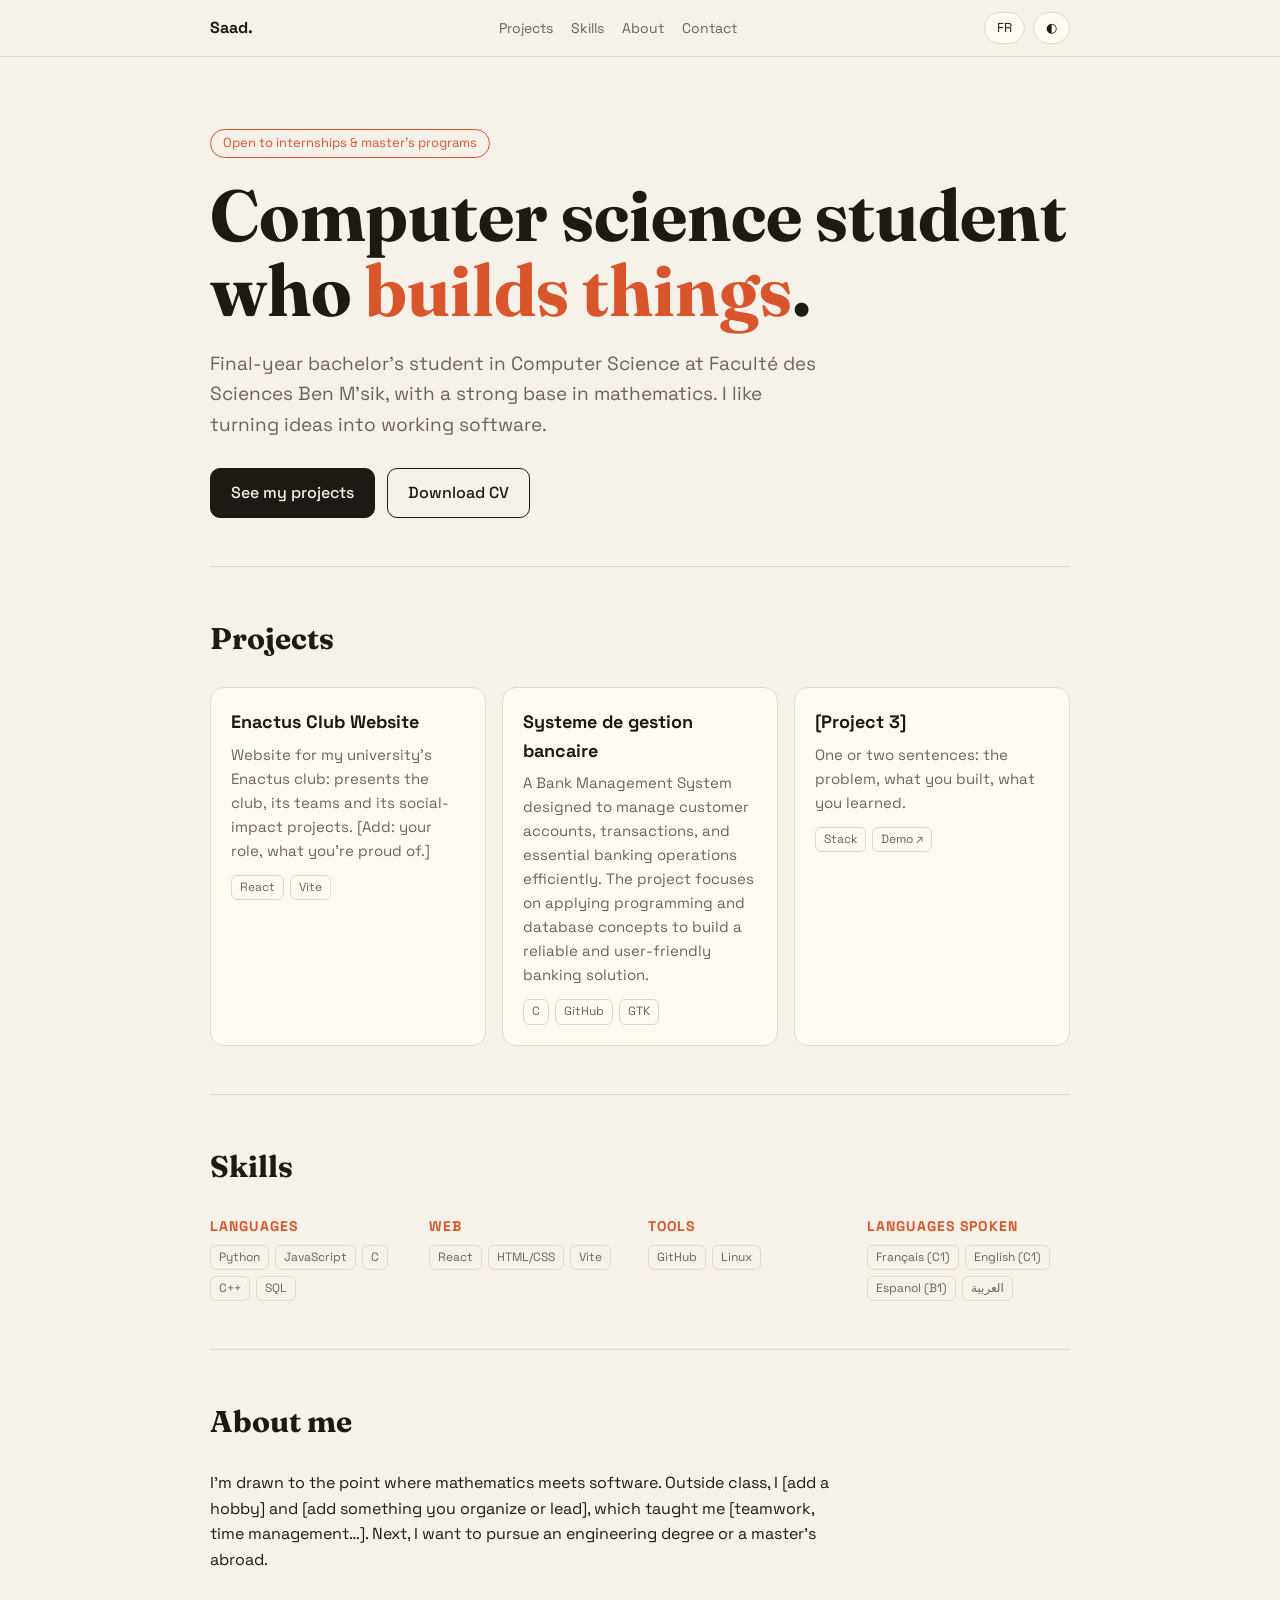
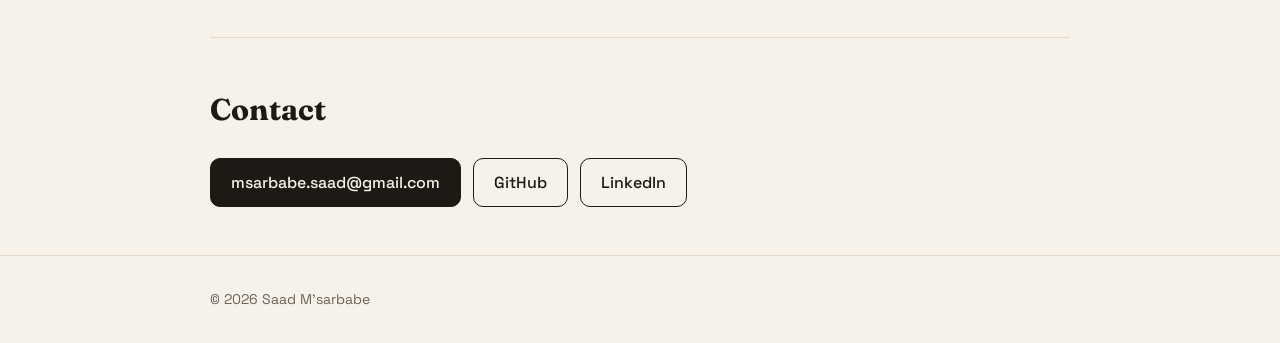
==== index.html @ 65182065 "Add files via upload" ====
<!DOCTYPE html>
<html lang="en">
<head>
<meta charset="utf-8">
<meta name="viewport" content="width=device-width, initial-scale=1, viewport-fit=cover">
<title>Saad — Portfolio</title>
<link rel="preconnect" href="https://fonts.googleapis.com">
<link href="https://fonts.googleapis.com/css2?family=Fraunces:opsz,wght@9..144,500;9..144,700&family=Space+Grotesk:wght@400;500;600&display=swap" rel="stylesheet">
<link rel="stylesheet" href="PortfolioStyle.css">
<script src="Portfolio.js" defer></script>
</head>


<body>
<nav><div class="wrap">
  <strong>Saad.</strong>
  <div class="links">
    <a href="#projects"><span data-en>Projects</span><span data-fr>Projets</span></a>
    <a href="#skills"><span data-en>Skills</span><span data-fr>Compétences</span></a>
    <a href="#about"><span data-en>About</span><span data-fr>À propos</span></a>
    <a href="#contact">Contact</a>
  </div>
  <div class="tools"><button id="lang" aria-label="Language">FR</button><button id="theme" aria-label="Theme">◐</button></div>
</div></nav>

<main class="wrap">
<header class="hero">
  <span class="tag" data-en>Open to internships &amp; master's programs</span>
  <span class="tag" data-fr>Ouvert aux stages &amp; masters</span>
  <h1><span data-en>Computer science student who <em>builds things</em>.</span><span data-fr>Étudiant en informatique qui <em>construit des choses</em>.</span></h1>
  <p class="lead">
    <span data-en>Final-year bachelor's student in Computer Science at Faculté des Sciences Ben M'sik, with a strong base in mathematics. I like turning ideas into working software.</span>
    <span data-fr>Étudiant en 3e année de licence en informatique à la Faculté des Sciences Ben M'sik, avec une solide base en mathématiques. J'aime transformer des idées en logiciels qui fonctionnent.</span>
  </p>
  <div class="cta">
    <a class="btn main" href="#projects"><span data-en>See my projects</span><span data-fr>Voir mes projets</span></a>
    <a class="btn" href="#" ><span data-en>Download CV</span><span data-fr>Télécharger mon CV</span></a>
  </div>
</header>

<section id="projects">
  <h2><span data-en>Projects</span><span data-fr>Projets</span></h2>
  <div class="grid">
    <article class="card">
      <h3>Enactus Club Website</h3>
      <p data-en>Website for my university's Enactus club: presents the club, its teams and its social-impact projects. [Add: your role, what you're proud of.]</p>
      <p data-fr>Site web du club Enactus de mon université : présentation du club, des équipes et des projets à impact social. [À compléter : votre rôle, votre fierté.]</p>
      <div class="chips"><span class="chip">React</span><span class="chip">Vite</span></div>
    </article>
    <article class="card">
      <h3>Systeme de gestion bancaire</h3>
      <p data-en>A Bank Management System designed to manage customer accounts, transactions, and essential banking operations efficiently. The project focuses on applying programming and database concepts to build a reliable and user-friendly banking solution.
</p>
      <p data-fr>Un systeme de gestion bancaire ayant comme objectif gerer efficacement les comptes clients, les transactions et les principales operations bancaires. Ce projet met en pratique les concepts de programmation et de bases de donnees afin de creer une solution fiable et intuitive.
</p>
      <div class="chips"><span class="chip">C</span><span class="chip">GitHub</span><span class="chip">GTK</span></div>
    </article>
    <article class="card">
      <h3>[Project 3]</h3>
      <p data-en>One or two sentences: the problem, what you built, what you learned.</p>
      <p data-fr>Une ou deux phrases : le problème, ce que vous avez construit, ce que vous avez appris.</p>
      <div class="chips"><span class="chip">Stack</span><span class="chip">Demo ↗</span></div>
    </article>
  </div>
</section>

<section id="skills">
  <h2><span data-en>Skills</span><span data-fr>Compétences</span></h2>
  <div class="skills">
    <div><h3><span data-en>Languages</span><span data-fr>Langages</span></h3><div class="chips"><span class="chip">Python</span><span class="chip">JavaScript</span><span class="chip">C</span><span class="chip">C++</span><span class="chip">SQL</span></div></div>
    <div><h3>Web</h3><div class="chips"><span class="chip">React</span><span class="chip">HTML/CSS</span><span class="chip">Vite</span></div></div>
    <div><h3><span data-en>Tools</span><span data-fr>Outils</span></h3><div class="chips"><span class="chip">GitHub</span><span class="chip">Linux</span></div></div>
    <div><h3><span data-en>Languages spoken</span><span data-fr>Langues</span></h3><div class="chips"><span class="chip">Français (C1)</span><span class="chip">English (C1)</span><span class="chip">Espanol (B1)</span><span class="chip">العربية</span></div></div>
  </div>
</section>

<section id="about">
  <h2><span data-en>About me</span><span data-fr>À propos</span></h2>
  <p class="about" data-en>I'm drawn to the point where mathematics meets software. Outside class, I [add a hobby] and [add something you organize or lead], which taught me [teamwork, time management…]. Next, I want to pursue an engineering degree or a master's abroad.</p>
  <p class="about" data-fr>Je suis attiré par le point de rencontre entre les mathématiques et le logiciel. En dehors des cours, je [ajoutez un loisir] et [ajoutez une activité que vous organisez], ce qui m'a appris [travail d'équipe, gestion du temps…]. Ensuite, je souhaite poursuivre un cycle ingénieur ou un master à l'étranger.</p>
</section>

<section id="contact">
  <h2>Contact</h2>
  <div class="cta">
    <a class="btn main" href="mailto:msarbabe,saad@gmail.com">msarbabe.saad@gmail.com</a>
    <a class="btn" href="https://github.com/msar-saad" >GitHub</a>
    <a class="btn" href="https://www.linkedin.com/in/saad-m-sarbabe-06228b301/" >LinkedIn</a>
  </div>
</section>
</main>
<footer><div class="wrap">© 2026 Saad M'sarbabe</div></footer>


</body>
</html>
---- PortfolioStyle.css ----
:root{--bg:#f6f1e9;--card:#fffaf2;--ink:#1d1a16;--mute:#6b645a;--accent:#d9552b;--line:#e3d9c8;
box-sizing:border-box;padding-top:env(safe-area-inset-top,0px);padding-bottom:env(safe-area-inset-bottom,0px)}
@media (prefers-color-scheme:dark){:root:not([data-theme="light"]){--bg:#14120f;--card:#1e1b17;--ink:#f3ece0;--mute:#a49b8c;--accent:#ff7a4d;--line:#322d26}}
:root[data-theme="dark"]{--bg:#14120f;--card:#1e1b17;--ink:#f3ece0;--mute:#a49b8c;--accent:#ff7a4d;--line:#322d26}
html{scroll-padding-top:env(safe-area-inset-top,0px);scroll-behavior:smooth}
*{box-sizing:border-box}
body{margin:0;background:var(--bg);color:var(--ink);font-family:"Space Grotesk",system-ui,sans-serif;line-height:1.6}
a{color:inherit}
.wrap{max-width:900px;margin:0 auto;padding:0 20px}
nav{position:sticky;top:env(safe-area-inset-top,0px);background:var(--bg);border-bottom:1px solid var(--line);z-index:5}
nav .wrap{display:flex;align-items:center;justify-content:space-between;height:56px;gap:12px}
nav .links{display:flex;gap:18px;font-size:14px}
nav .links a{text-decoration:none;color:var(--mute)}
nav .links a:hover{color:var(--accent)}
.tools{display:flex;gap:8px}
button{font:inherit;font-size:13px;background:var(--card);color:var(--ink);border:1px solid var(--line);border-radius:999px;padding:5px 12px;cursor:pointer}
button:hover{border-color:var(--accent)}
.hero{padding:72px 0 48px}
.tag{display:inline-block;font-size:13px;color:var(--accent);border:1px solid var(--accent);border-radius:999px;padding:3px 12px;margin-bottom:20px}
h1{font-family:Fraunces,Georgia,serif;font-size:clamp(40px,8vw,72px);line-height:1.05;margin:0 0 20px}
h1 em{color:var(--accent);font-style:normal}
.lead{font-size:19px;color:var(--mute);max-width:620px;margin:0 0 28px}
.cta{display:flex;gap:12px;flex-wrap:wrap}
.btn{text-decoration:none;padding:11px 20px;border-radius:10px;font-weight:500;border:1px solid var(--ink)}
.btn.main{background:var(--ink);color:var(--bg)}
section{padding:48px 0;border-top:1px solid var(--line)}
h2{font-family:Fraunces,Georgia,serif;font-size:30px;margin:0 0 24px}
.grid{display:grid;gap:16px;grid-template-columns:repeat(auto-fit,minmax(250px,1fr))}
.card{background:var(--card);border:1px solid var(--line);border-radius:14px;padding:20px}
.card h3{margin:0 0 6px;font-size:18px}
.card p{margin:0 0 12px;color:var(--mute);font-size:15px}
.chips{display:flex;flex-wrap:wrap;gap:6px}
.chip{font-size:12px;border:1px solid var(--line);border-radius:6px;padding:2px 8px;color:var(--mute)}
.skills{display:grid;gap:16px;grid-template-columns:repeat(auto-fit,minmax(200px,1fr))}
.skills h3{font-size:14px;color:var(--accent);text-transform:uppercase;letter-spacing:.08em;margin:0 0 8px}
.about{max-width:640px}
footer{padding:32px 0;color:var(--mute);font-size:14px;border-top:1px solid var(--line)}
[data-fr]{display:none}
:root[data-lang="fr"] [data-fr]{display:revert}
:root[data-lang="fr"] [data-en]{display:none}
:root[data-lang="fr"] .links [data-fr],:root[data-lang="fr"] .cta [data-fr],:root[data-lang="fr"] .tag[data-fr]{display:inline}
@media(max-width:560px){nav .links{display:none}}
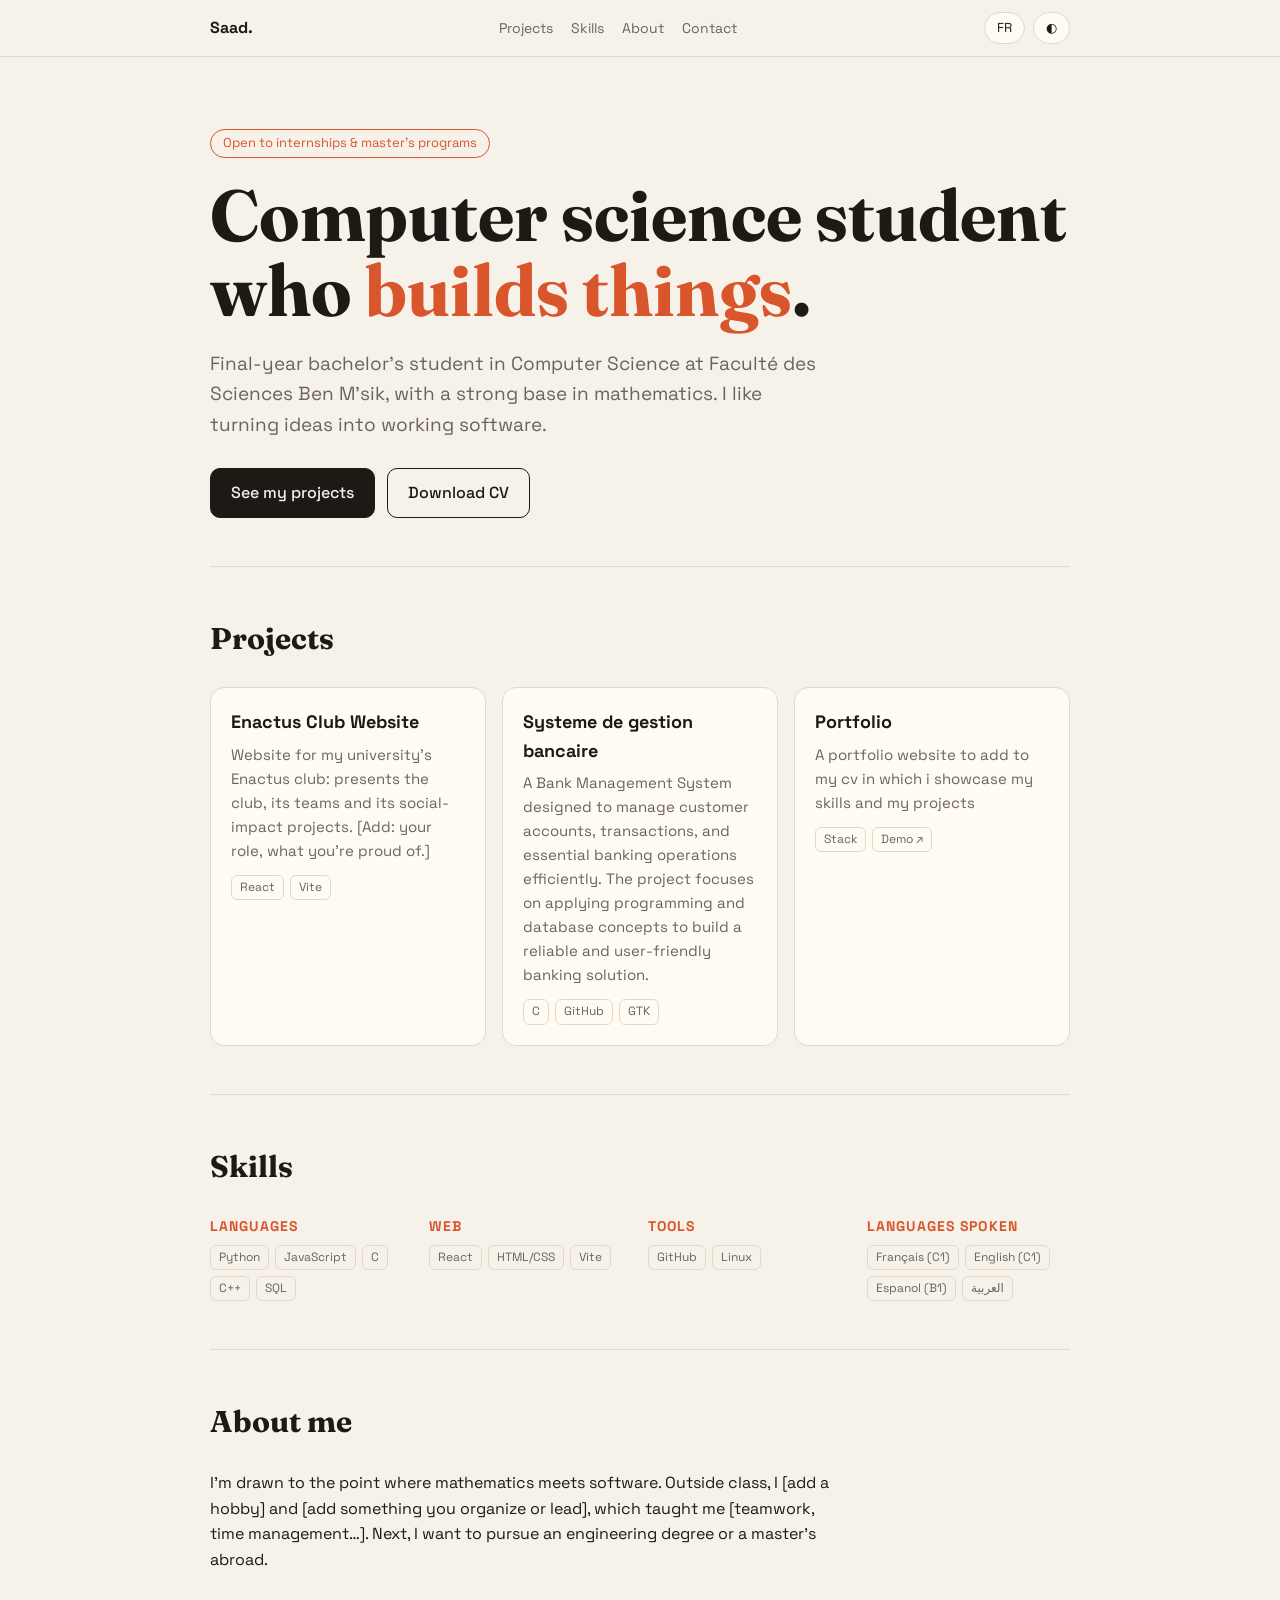
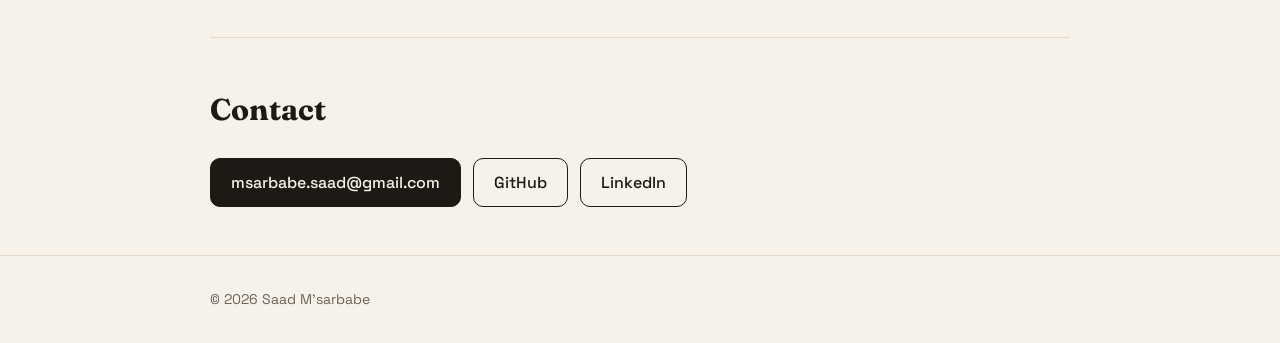
==== commit 122d77a1: "Add files via upload" ====
--- a/index.html
+++ b/index.html
@@ -56,9 +56,9 @@
       <div class="chips"><span class="chip">C</span><span class="chip">GitHub</span><span class="chip">GTK</span></div>
     </article>
     <article class="card">
-      <h3>[Project 3]</h3>
-      <p data-en>One or two sentences: the problem, what you built, what you learned.</p>
-      <p data-fr>Une ou deux phrases : le problème, ce que vous avez construit, ce que vous avez appris.</p>
+      <h3>Portfolio</h3>
+      <p data-en>A portfolio website to add to my cv in which i showcase my skills and my projects</p>
+      <p data-fr>Un site web personnel dans lequel je partage mes compétences et mes projets réalisés</p>
       <div class="chips"><span class="chip">Stack</span><span class="chip">Demo ↗</span></div>
     </article>
   </div>
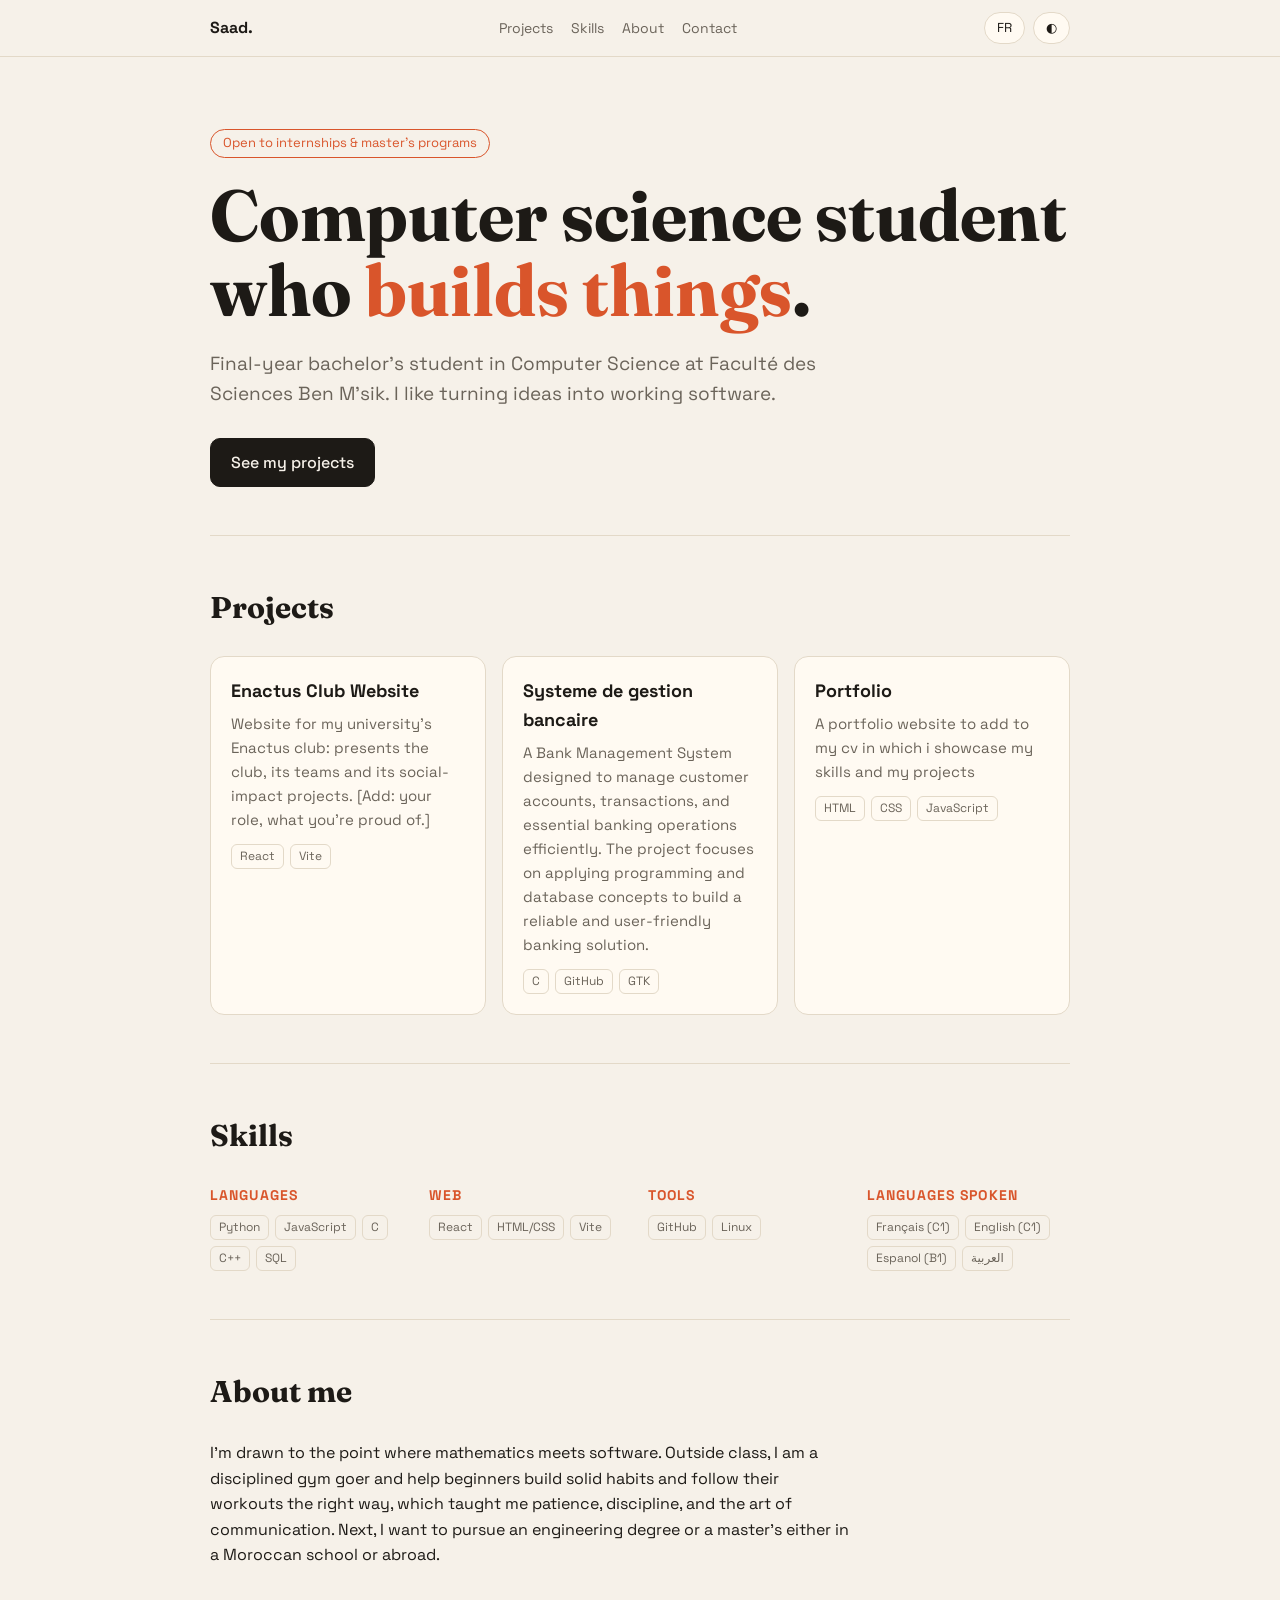
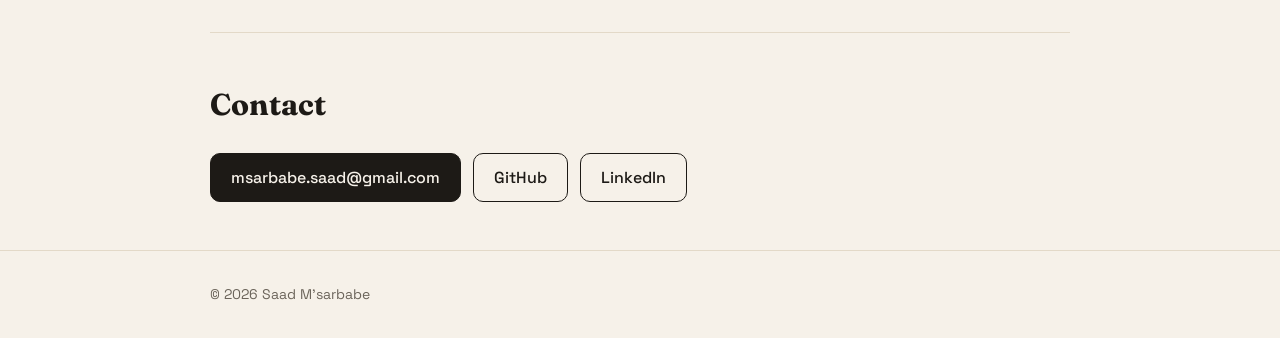
==== commit d17fbf49: "Add files via upload" ====
--- a/index.html
+++ b/index.html
@@ -29,12 +29,11 @@
   <span class="tag" data-fr>Ouvert aux stages &amp; masters</span>
   <h1><span data-en>Computer science student who <em>builds things</em>.</span><span data-fr>Étudiant en informatique qui <em>construit des choses</em>.</span></h1>
   <p class="lead">
-    <span data-en>Final-year bachelor's student in Computer Science at Faculté des Sciences Ben M'sik, with a strong base in mathematics. I like turning ideas into working software.</span>
-    <span data-fr>Étudiant en 3e année de licence en informatique à la Faculté des Sciences Ben M'sik, avec une solide base en mathématiques. J'aime transformer des idées en logiciels qui fonctionnent.</span>
+    <span data-en>Final-year bachelor's student in Computer Science at Faculté des Sciences Ben M'sik. I like turning ideas into working software.</span>
+    <span data-fr>Étudiant en 3e année de licence en informatique à la Faculté des Sciences Ben M'sik. J'aime transformer des idées en logiciels qui fonctionnent.</span>
   </p>
   <div class="cta">
     <a class="btn main" href="#projects"><span data-en>See my projects</span><span data-fr>Voir mes projets</span></a>
-    <a class="btn" href="#" ><span data-en>Download CV</span><span data-fr>Télécharger mon CV</span></a>
   </div>
 </header>
 
@@ -59,7 +58,7 @@
       <h3>Portfolio</h3>
       <p data-en>A portfolio website to add to my cv in which i showcase my skills and my projects</p>
       <p data-fr>Un site web personnel dans lequel je partage mes compétences et mes projets réalisés</p>
-      <div class="chips"><span class="chip">Stack</span><span class="chip">Demo ↗</span></div>
+      <div class="chips"><span class="chip">HTML</span><span class="chip">CSS</span><span class="chip">JavaScript</span></div>
     </article>
   </div>
 </section>
@@ -76,8 +75,8 @@
 
 <section id="about">
   <h2><span data-en>About me</span><span data-fr>À propos</span></h2>
-  <p class="about" data-en>I'm drawn to the point where mathematics meets software. Outside class, I [add a hobby] and [add something you organize or lead], which taught me [teamwork, time management…]. Next, I want to pursue an engineering degree or a master's abroad.</p>
-  <p class="about" data-fr>Je suis attiré par le point de rencontre entre les mathématiques et le logiciel. En dehors des cours, je [ajoutez un loisir] et [ajoutez une activité que vous organisez], ce qui m'a appris [travail d'équipe, gestion du temps…]. Ensuite, je souhaite poursuivre un cycle ingénieur ou un master à l'étranger.</p>
+  <p class="about" data-en>I'm drawn to the point where mathematics meets software. Outside class, I am a disciplined gym goer and help beginners build solid habits and follow their workouts the right way, which taught me patience, discipline, and the art of communication. Next, I want to pursue an engineering degree or a master's either in a Moroccan school or abroad.</p>
+  <p class="about" data-fr>Je suis attiré par le point de rencontre entre les mathématiques et le logiciel. En dehors des cours, je m'entraîne avec rigueur en salle de sport et j'aide les débutants à prendre de bonnes habitudes et à suivre correctement leurs entraînements, ce qui m'a appris la patience, la discipline et l'art de communiquer. Ensuite, je souhaite poursuivre un cycle ingénieur ou un master, dans une école marocaine ou à l'étranger.</p>
 </section>
 
 <section id="contact">
